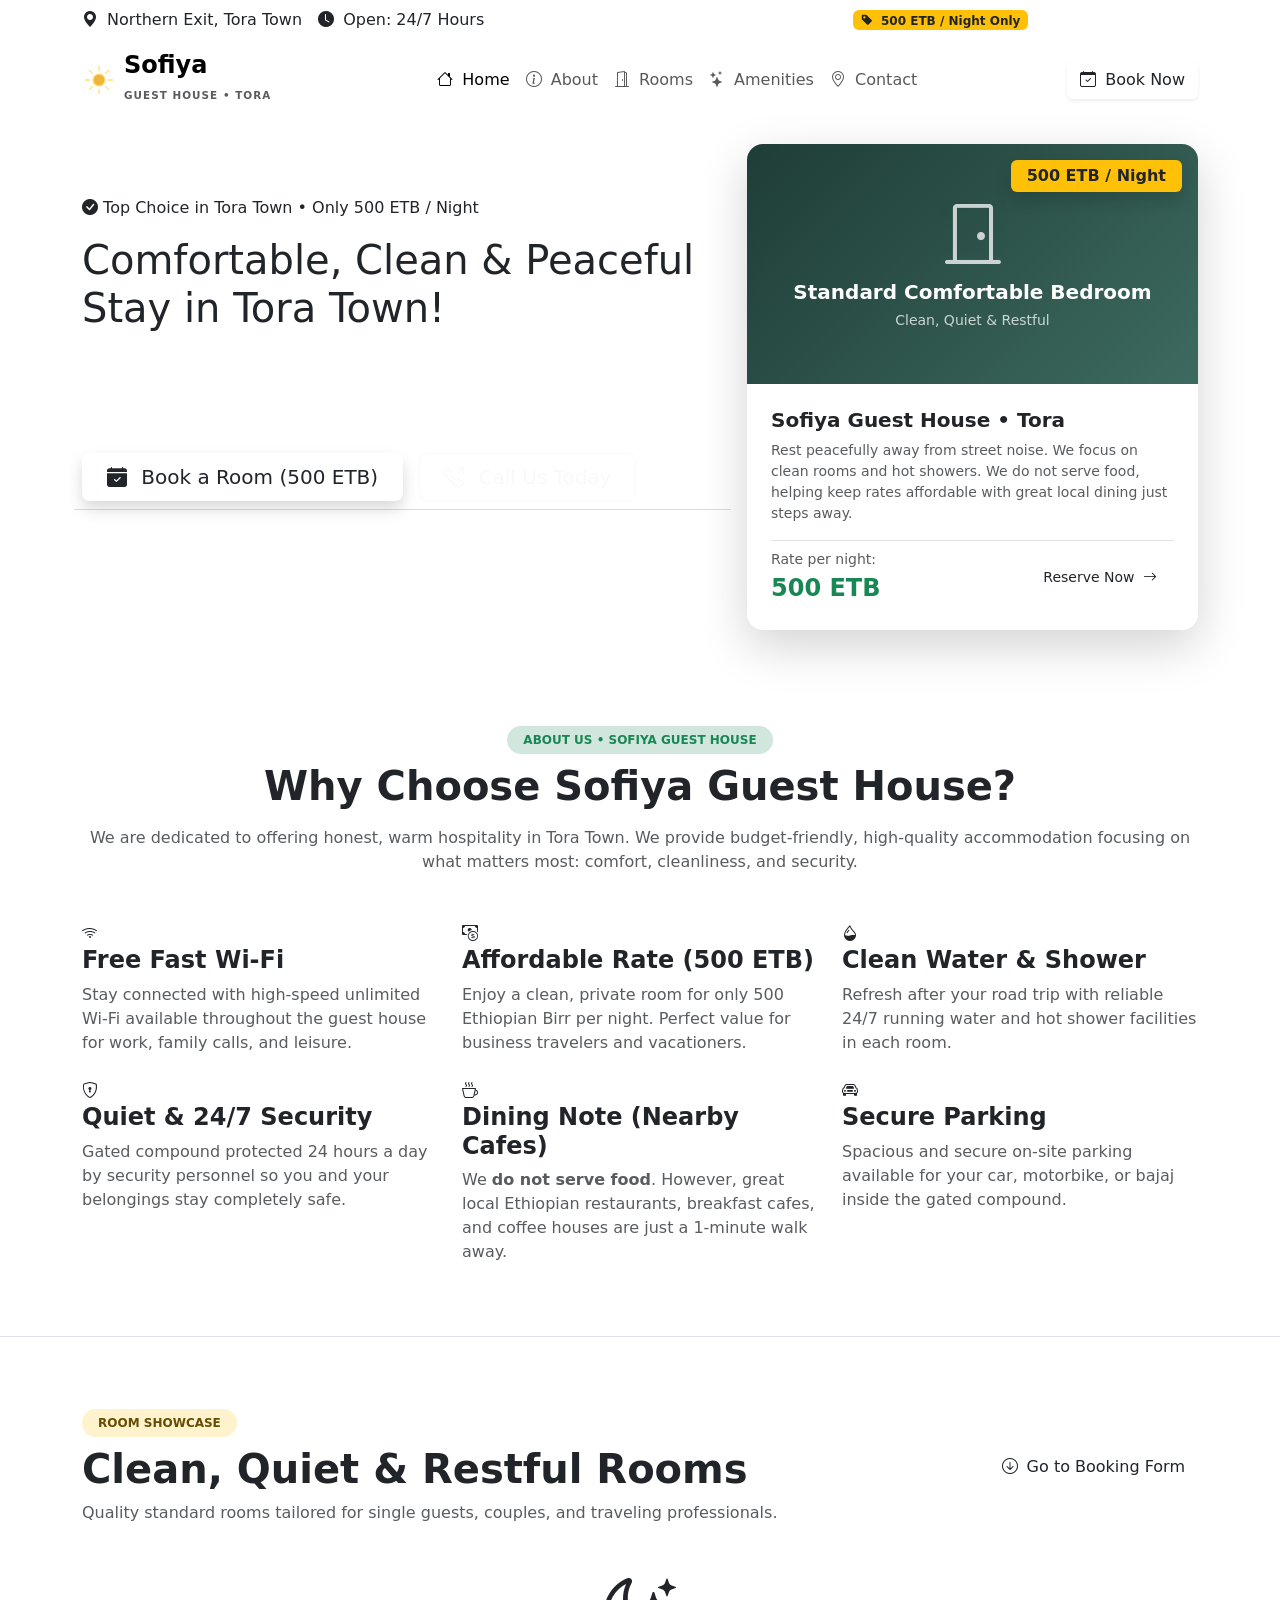
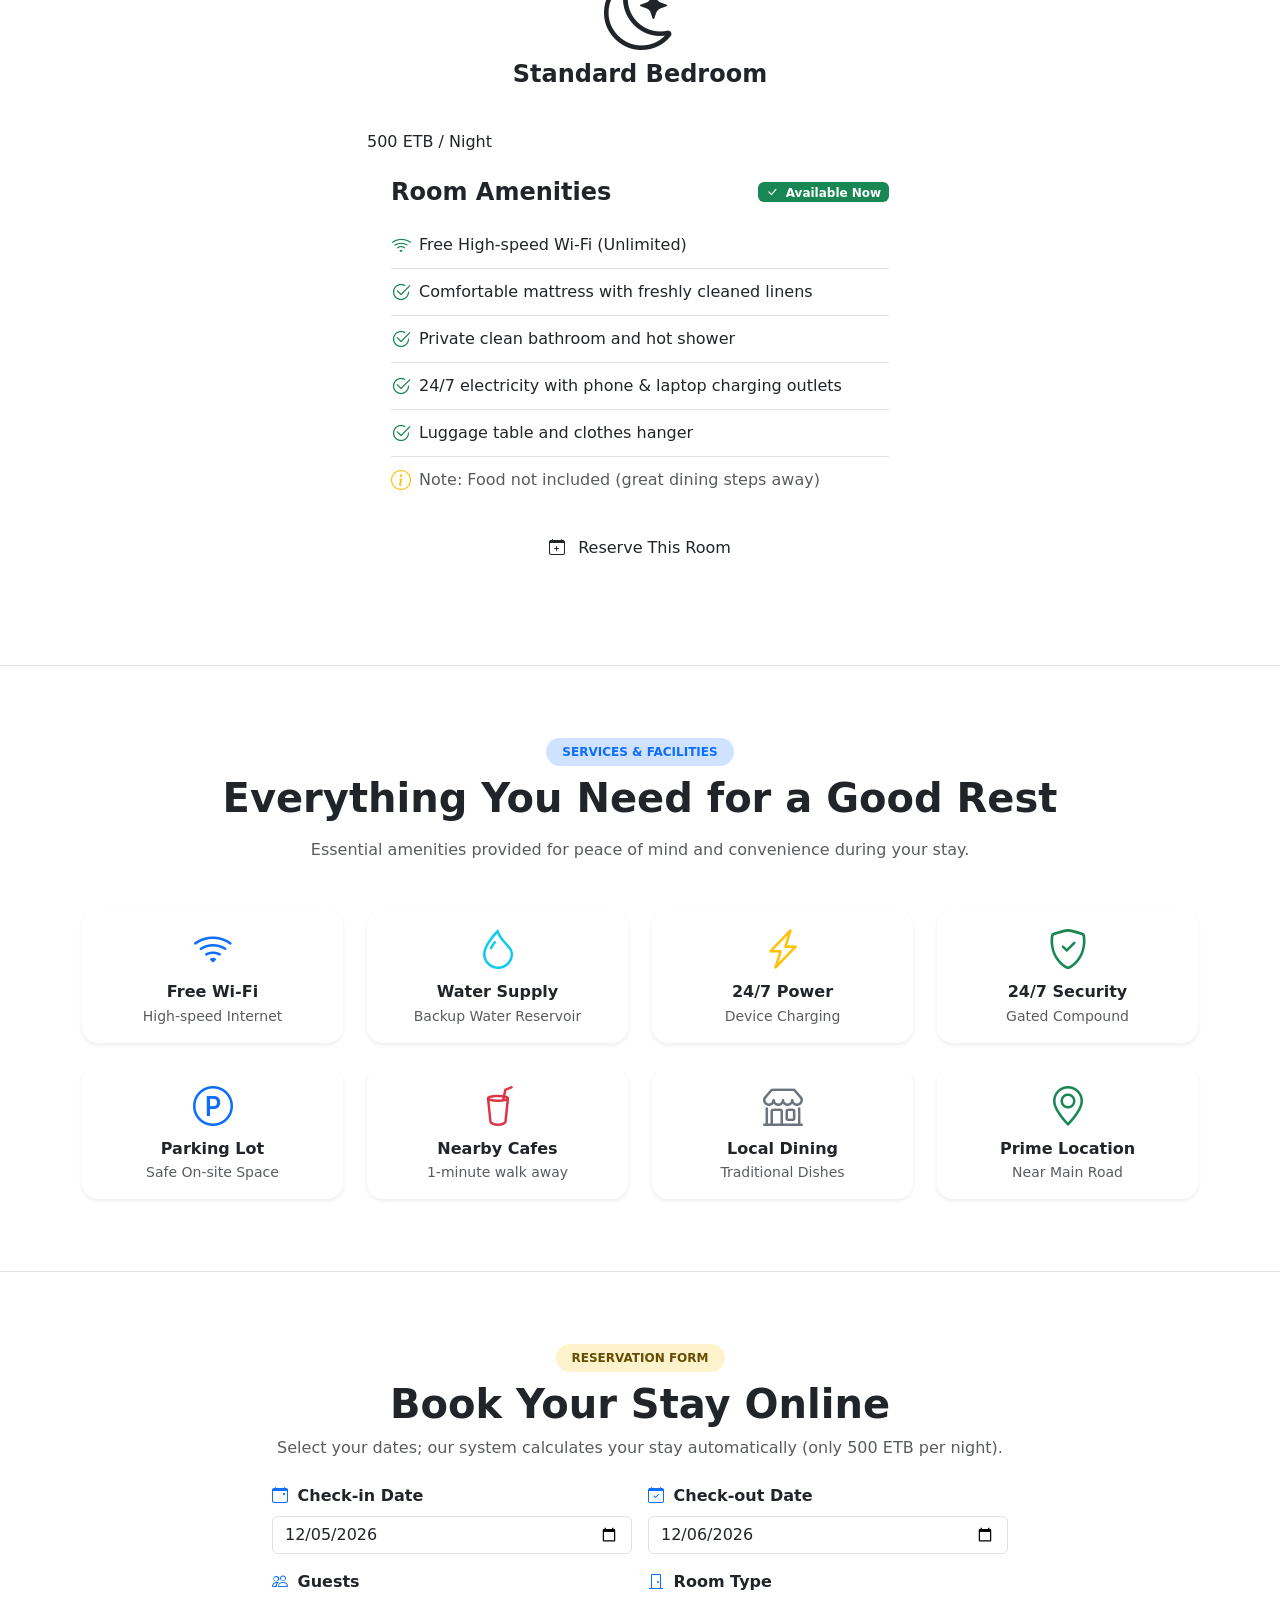
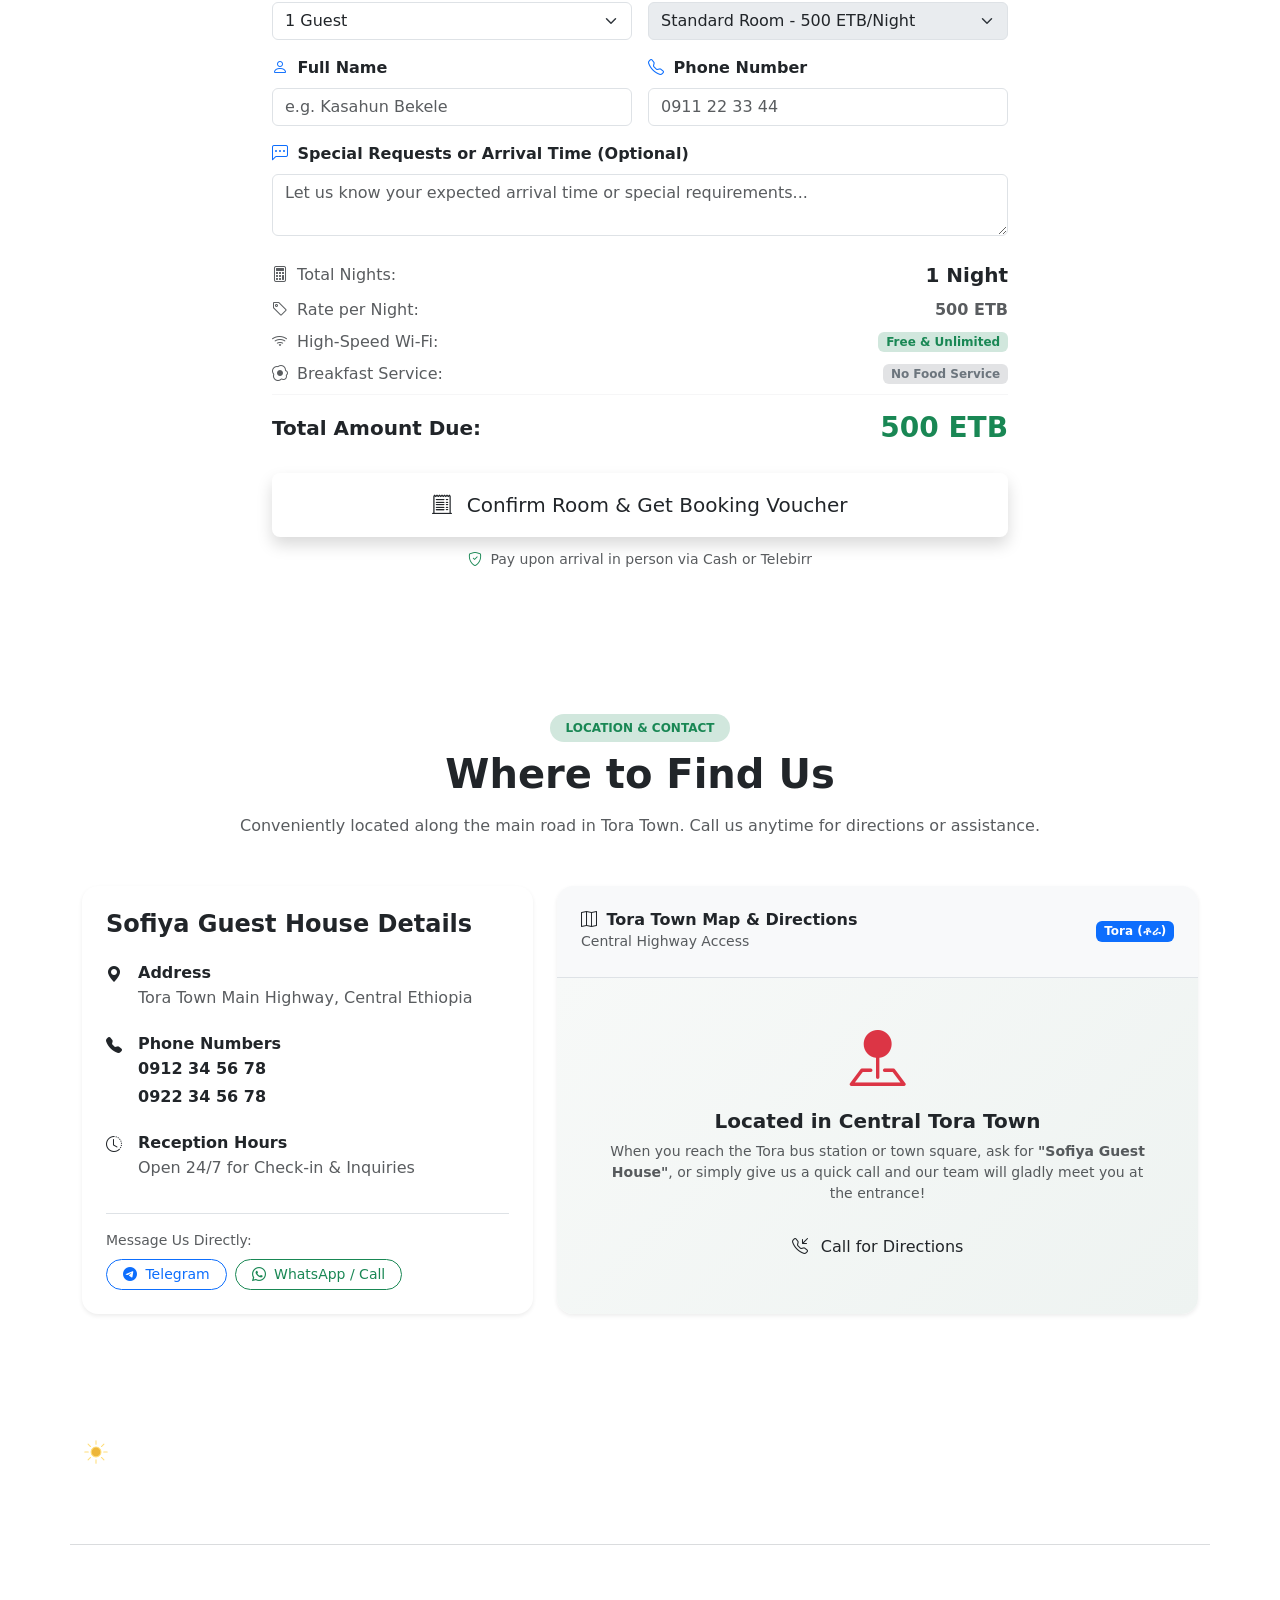
==== index.html @ bda65d14 "Add sofiya_guest_house project files" ====
<!DOCTYPE html>
<html lang="en" dir="ltr">
<head>
  <meta charset="UTF-8">
  <meta name="viewport" content="width=device-width, initial-scale=1.0">
  <title>Sofiya Guest House (Tora) | Affordable & Comfortable Stay</title>
  
  <!-- Google Fonts: Fraunces & Plus Jakarta Sans -->
  <link rel="preconnect" href="https://fonts.googleapis.com">
  <link rel="preconnect" href="https://fonts.gstatic.com" crossorigin>
  <link href="https://fonts.googleapis.com/css2?family=Fraunces:opsz,wght@9..144,400;600;700&family=Plus+Jakarta+Sans:wght@400;500;600;700&display=swap" rel="stylesheet">
  
  <!-- Bootstrap 5.3.3 CSS -->
  <link href="https://cdn.jsdelivr.net/npm/bootstrap@5.3.3/dist/css/bootstrap.min.css" rel="stylesheet">
  
  <!-- Bootstrap Icons -->
  <link rel="stylesheet" href="https://cdn.jsdelivr.net/npm/bootstrap-icons@1.11.3/font/bootstrap-icons.min.css">
  
  <!-- Custom Stylesheet -->
  <link rel="stylesheet" href="style.css">
</head>
<body>

  <!-- ==========================================
       1. Top Announcement Bar
       ========================================== -->
  <div class="top-bar py-2">
    <div class="container d-flex flex-wrap justify-content-between align-items-center gap-2">
      <div class="d-flex align-items-center gap-3">
        <span><i class="bi bi-geo-alt-fill text-gold me-1"></i> Northern Exit, Tora Town</span>
        <span class="d-none d-md-inline"><i class="bi bi-clock-fill text-gold me-1"></i> Open: 24/7 Hours</span>
      </div>
      <div class="d-flex align-items-center gap-3">
        <span class="badge bg-warning text-dark fw-bold px-2 py-1">
          <i class="bi bi-tag-fill me-1"></i> 500 ETB / Night Only
        </span>
        <a href="tel:+251912345678" class="text-white text-decoration-none fw-semibold">
          <i class="bi bi-telephone-fill text-gold me-1"></i> 0912 34 56 78
        </a>
      </div>
    </div>
  </div>

  <!-- ==========================================
       2. Navigation Bar
       ========================================== -->
  <nav class="navbar navbar-expand-lg sofiya-navbar sticky-top">
    <div class="container">
      <a class="navbar-brand d-flex align-items-center gap-2 text-decoration-none" href="#">
        <img src="./assets/images/icon-sun.svg" alt="Sun" width="34" height="34">
        <div>
          <span class="font-serif fw-bold fs-4 text-primary-dark d-block lh-1">Sofiya</span>
          <small class="text-muted text-uppercase fw-semibold" style="font-size: 0.65rem; letter-spacing: 0.1em;">Guest House • Tora</small>
        </div>
      </a>

      <!-- Mobile Toggler -->
      <button class="navbar-toggler border-0 shadow-none" type="button" data-bs-toggle="collapse" data-bs-target="#sofiyaNav" aria-controls="sofiyaNav" aria-expanded="false" aria-label="Toggle navigation">
        <span class="navbar-toggler-icon"></span>
      </button>

      <!-- Nav Links -->
      <div class="collapse navbar-collapse" id="sofiyaNav">
        <ul class="navbar-nav mx-auto mb-2 mb-lg-0 py-2 py-lg-0">
          <li class="nav-item">
            <a class="nav-link active" aria-current="page" href="#home"><i class="bi bi-house me-1"></i> Home</a>
          </li>
          <li class="nav-item">
            <a class="nav-link" href="#about"><i class="bi bi-info-circle me-1"></i> About</a>
          </li>
          <li class="nav-item">
            <a class="nav-link" href="#rooms"><i class="bi bi-door-open me-1"></i> Rooms</a>
          </li>
          <li class="nav-item">
            <a class="nav-link" href="#amenities"><i class="bi bi-stars me-1"></i> Amenities</a>
          </li>
          <li class="nav-item">
            <a class="nav-link" href="#contact"><i class="bi bi-geo-alt me-1"></i> Contact</a>
          </li>
        </ul>
        <div class="d-flex align-items-center gap-2">
          <a href="#booking" class="btn btn-gold text-decoration-none shadow-sm">
            <i class="bi bi-calendar-check me-1"></i> Book Now
          </a>
        </div>
      </div>
    </div>
  </nav>

  <!-- ==========================================
       3. Hero Section
       ========================================== -->
  <header id="home" class="hero-section">
    <div class="hero-pattern"></div>
    <div class="container position-relative py-lg-4">
      <div class="row align-items-center g-4">
        <div class="col-lg-7">
          <div class="hero-badge-price mb-3">
            <i class="bi bi-check-circle-fill text-gold"></i>
            <span>Top Choice in Tora Town • Only 500 ETB / Night</span>
          </div>
          <h1 class="hero-title font-serif mb-3">
            Comfortable, Clean &amp; Peaceful Stay in Tora Town!
          </h1>
          <p class="lead text-white-50 mb-4 pe-lg-4" style="font-size: 1.125rem;">
            Whether you are visiting for business, family, or travel, enjoy clean beds, 24/7 hot showers, and reliable security at our welcoming guest house.
          </p>
          <div class="d-flex flex-wrap gap-3 mb-4">
            <a href="#booking" class="btn btn-gold btn-lg px-4 shadow">
              <i class="bi bi-calendar-check-fill me-2"></i> Book a Room (500 ETB)
            </a>
            <a href="tel:+251912345678" class="btn btn-outline-light btn-lg px-4">
              <i class="bi bi-telephone-outbound me-2"></i> Call Us Today
            </a>
          </div>
          <!-- Hero highlights row -->
          <div class="row g-3 pt-3 border-top border-secondary border-opacity-25 text-white-50">
            <div class="col-sm-3 col-6 d-flex align-items-center gap-2">
              <i class="bi bi-wifi text-gold fs-4"></i>
              <span class="small text-white">Free Fast Wi-Fi</span>
            </div>
            <div class="col-sm-3 col-6 d-flex align-items-center gap-2">
              <i class="bi bi-shield-check text-gold fs-4"></i>
              <span class="small text-white">24/7 Security</span>
            </div>
            <div class="col-sm-3 col-6 d-flex align-items-center gap-2">
              <i class="bi bi-droplet-half text-gold fs-4"></i>
              <span class="small text-white">Hot Showers</span>
            </div>
            <div class="col-sm-3 col-6 d-flex align-items-center gap-2">
              <i class="bi bi-p-square text-gold fs-4"></i>
              <span class="small text-white">Free Parking</span>
            </div>
          </div>
        </div>

        <div class="col-lg-5">
          <!-- Room Preview Card in Hero -->
          <div class="card border-0 shadow-lg overflow-hidden rounded-4 bg-white text-dark">
            <div class="position-relative" style="height: 240px; background: linear-gradient(135deg, #1e3d36, #3d6a5f); display: flex; align-items: center; justify-content: center;">
              <div class="text-center text-white px-3">
                <i class="bi bi-door-closed display-3 text-gold opacity-75 mb-2 d-block"></i>
                <h5 class="fw-bold mb-1">Standard Comfortable Bedroom</h5>
                <span class="small opacity-75">Clean, Quiet &amp; Restful</span>
              </div>
              <div class="position-absolute top-0 end-0 m-3 badge bg-warning text-dark fs-6 px-3 py-2 fw-bold shadow">
                500 ETB / Night
              </div>
            </div>
            <div class="card-body p-4">
              <h5 class="card-title font-serif fw-bold text-primary-dark mb-2">Sofiya Guest House • Tora</h5>
              <p class="card-text text-muted small mb-3">
                Rest peacefully away from street noise. We focus on clean rooms and hot showers. We do not serve food, helping keep rates affordable with great local dining just steps away.
              </p>
              <div class="d-flex justify-content-between align-items-center pt-2 border-top">
                <div>
                  <span class="text-muted small d-block">Rate per night:</span>
                  <span class="fs-4 fw-bold text-success font-serif">500 ETB</span>
                </div>
                <a href="#booking" class="btn btn-primary-custom btn-sm px-3">
                  Reserve Now <i class="bi bi-arrow-right ms-1"></i>
                </a>
              </div>
            </div>
          </div>
        </div>
      </div>
    </div>
  </header>

  <!-- ==========================================
       4. About & Key Values Section
       ========================================== -->
  <section id="about" class="py-5">
    <div class="container py-lg-4">
      <div class="text-center max-w-700 mx-auto mb-5">
        <span class="badge bg-success-subtle text-success text-uppercase px-3 py-2 rounded-pill fw-semibold mb-2">
          About Us • Sofiya Guest House
        </span>
        <h2 class="font-serif fw-bold text-primary-dark display-6 mb-3">
          Why Choose Sofiya Guest House?
        </h2>
        <p class="text-muted">
          We are dedicated to offering honest, warm hospitality in Tora Town. We provide budget-friendly, high-quality accommodation focusing on what matters most: comfort, cleanliness, and security.
        </p>
      </div>

      <div class="row g-4">
        <!-- Feature 1: Wi-Fi -->
        <div class="col-md-6 col-lg-4">
          <div class="feature-card">
            <div class="feature-icon-box">
              <i class="bi bi-wifi"></i>
            </div>
            <h4 class="font-serif fw-bold mb-2">Free Fast Wi-Fi</h4>
            <p class="text-muted mb-0">
              Stay connected with high-speed unlimited Wi-Fi available throughout the guest house for work, family calls, and leisure.
            </p>
          </div>
        </div>

        <!-- Feature 2: Rate -->
        <div class="col-md-6 col-lg-4">
          <div class="feature-card">
            <div class="feature-icon-box">
              <i class="bi bi-cash-coin"></i>
            </div>
            <h4 class="font-serif fw-bold mb-2">Affordable Rate (500 ETB)</h4>
            <p class="text-muted mb-0">
              Enjoy a clean, private room for only 500 Ethiopian Birr per night. Perfect value for business travelers and vacationers.
            </p>
          </div>
        </div>

        <!-- Feature 3: Water & Shower -->
        <div class="col-md-6 col-lg-4">
          <div class="feature-card">
            <div class="feature-icon-box">
              <i class="bi bi-droplet-half"></i>
            </div>
            <h4 class="font-serif fw-bold mb-2">Clean Water &amp; Shower</h4>
            <p class="text-muted mb-0">
              Refresh after your road trip with reliable 24/7 running water and hot shower facilities in each room.
            </p>
          </div>
        </div>

        <!-- Feature 4: Security -->
        <div class="col-md-6 col-lg-4">
          <div class="feature-card">
            <div class="feature-icon-box">
              <i class="bi bi-shield-lock"></i>
            </div>
            <h4 class="font-serif fw-bold mb-2">Quiet &amp; 24/7 Security</h4>
            <p class="text-muted mb-0">
              Gated compound protected 24 hours a day by security personnel so you and your belongings stay completely safe.
            </p>
          </div>
        </div>

        <!-- Feature 5: Dining Note -->
        <div class="col-md-6 col-lg-4">
          <div class="feature-card">
            <div class="feature-icon-box">
              <i class="bi bi-cup-hot"></i>
            </div>
            <h4 class="font-serif fw-bold mb-2">Dining Note (Nearby Cafes)</h4>
            <p class="text-muted mb-0">
              We <strong>do not serve food</strong>. However, great local Ethiopian restaurants, breakfast cafes, and coffee houses are just a 1-minute walk away.
            </p>
          </div>
        </div>

        <!-- Feature 6: Parking -->
        <div class="col-md-6 col-lg-4">
          <div class="feature-card">
            <div class="feature-icon-box">
              <i class="bi bi-car-front"></i>
            </div>
            <h4 class="font-serif fw-bold mb-2">Secure Parking</h4>
            <p class="text-muted mb-0">
              Spacious and secure on-site parking available for your car, motorbike, or bajaj inside the gated compound.
            </p>
          </div>
        </div>
      </div>
    </div>
  </section>

  <!-- ==========================================
       5. Rooms Section
       ========================================== -->
  <section id="rooms" class="py-5 bg-white border-top border-bottom">
    <div class="container py-lg-4">
      <div class="row align-items-center mb-5">
        <div class="col-lg-8">
          <span class="badge bg-warning-subtle text-warning-emphasis text-uppercase px-3 py-2 rounded-pill fw-semibold mb-2">
            Room Showcase
          </span>
          <h2 class="font-serif fw-bold text-primary-dark display-6 mb-2">
            Clean, Quiet &amp; Restful Rooms
          </h2>
          <p class="text-muted mb-0">
            Quality standard rooms tailored for single guests, couples, and traveling professionals.
          </p>
        </div>
        <div class="col-lg-4 text-lg-end mt-3 mt-lg-0">
          <a href="#booking" class="btn btn-gold">
            <i class="bi bi-arrow-down-circle me-1"></i> Go to Booking Form
          </a>
        </div>
      </div>

      <div class="row g-4 justify-content-center">
        <!-- Room Card -->
        <div class="col-md-8 col-lg-6">
          <div class="room-card">
            <div class="room-image-box">
              <div class="text-center">
                <i class="bi bi-moon-stars display-2 text-gold mb-2"></i>
                <h4 class="fw-bold mb-1">Standard Bedroom</h4>
                <p class="small text-white-50">Ideal for 1 or 2 Guests</p>
              </div>
              <div class="room-price-badge">
                500 ETB / Night
              </div>
            </div>
            <div class="p-4">
              <div class="d-flex justify-content-between align-items-center mb-3">
                <h4 class="font-serif fw-bold mb-0 text-primary-dark">Room Amenities</h4>
                <span class="badge bg-success"><i class="bi bi-check-lg me-1"></i> Available Now</span>
              </div>
              
              <ul class="list-unstyled mb-4">
                <li class="py-2 border-bottom d-flex align-items-center gap-2">
                  <i class="bi bi-wifi text-success fs-5"></i>
                  <span>Free High-speed Wi-Fi (Unlimited)</span>
                </li>
                <li class="py-2 border-bottom d-flex align-items-center gap-2">
                  <i class="bi bi-check2-circle text-success fs-5"></i>
                  <span>Comfortable mattress with freshly cleaned linens</span>
                </li>
                <li class="py-2 border-bottom d-flex align-items-center gap-2">
                  <i class="bi bi-check2-circle text-success fs-5"></i>
                  <span>Private clean bathroom and hot shower</span>
                </li>
                <li class="py-2 border-bottom d-flex align-items-center gap-2">
                  <i class="bi bi-check2-circle text-success fs-5"></i>
                  <span>24/7 electricity with phone &amp; laptop charging outlets</span>
                </li>
                <li class="py-2 border-bottom d-flex align-items-center gap-2">
                  <i class="bi bi-check2-circle text-success fs-5"></i>
                  <span>Luggage table and clothes hanger</span>
                </li>
                <li class="py-2 d-flex align-items-center gap-2 text-muted">
                  <i class="bi bi-info-circle text-warning fs-5"></i>
                  <span>Note: Food not included (great dining steps away)</span>
                </li>
              </ul>

              <div class="d-grid">
                <a href="#booking" class="btn btn-primary-custom py-2 fs-6">
                  <i class="bi bi-calendar-plus me-2"></i> Reserve This Room
                </a>
              </div>
            </div>
          </div>
        </div>
      </div>
    </div>
  </section>

  <!-- ==========================================
       6. Amenities Grid
       ========================================== -->
  <section id="amenities" class="py-5">
    <div class="container py-lg-4">
      <div class="text-center max-w-700 mx-auto mb-5">
        <span class="badge bg-primary-subtle text-primary text-uppercase px-3 py-2 rounded-pill fw-semibold mb-2">
          Services &amp; Facilities
        </span>
        <h2 class="font-serif fw-bold text-primary-dark display-6 mb-3">
          Everything You Need for a Good Rest
        </h2>
        <p class="text-muted">
          Essential amenities provided for peace of mind and convenience during your stay.
        </p>
      </div>

      <div class="row g-3 g-md-4">
        <div class="col-6 col-md-4 col-lg-3">
          <div class="card h-100 border-0 p-3 text-center rounded-4 shadow-sm">
            <i class="bi bi-wifi text-primary display-6 mb-2"></i>
            <h6 class="fw-bold mb-1">Free Wi-Fi</h6>
            <small class="text-muted">High-speed Internet</small>
          </div>
        </div>
        <div class="col-6 col-md-4 col-lg-3">
          <div class="card h-100 border-0 p-3 text-center rounded-4 shadow-sm">
            <i class="bi bi-droplet text-info display-6 mb-2"></i>
            <h6 class="fw-bold mb-1">Water Supply</h6>
            <small class="text-muted">Backup Water Reservoir</small>
          </div>
        </div>
        <div class="col-6 col-md-4 col-lg-3">
          <div class="card h-100 border-0 p-3 text-center rounded-4 shadow-sm">
            <i class="bi bi-lightning-charge text-warning display-6 mb-2"></i>
            <h6 class="fw-bold mb-1">24/7 Power</h6>
            <small class="text-muted">Device Charging</small>
          </div>
        </div>
        <div class="col-6 col-md-4 col-lg-3">
          <div class="card h-100 border-0 p-3 text-center rounded-4 shadow-sm">
            <i class="bi bi-shield-check text-success display-6 mb-2"></i>
            <h6 class="fw-bold mb-1">24/7 Security</h6>
            <small class="text-muted">Gated Compound</small>
          </div>
        </div>
        <div class="col-6 col-md-4 col-lg-3">
          <div class="card h-100 border-0 p-3 text-center rounded-4 shadow-sm">
            <i class="bi bi-p-circle text-primary display-6 mb-2"></i>
            <h6 class="fw-bold mb-1">Parking Lot</h6>
            <small class="text-muted">Safe On-site Space</small>
          </div>
        </div>
        <div class="col-6 col-md-4 col-lg-3">
          <div class="card h-100 border-0 p-3 text-center rounded-4 shadow-sm">
            <i class="bi bi-cup-straw text-danger display-6 mb-2"></i>
            <h6 class="fw-bold mb-1">Nearby Cafes</h6>
            <small class="text-muted">1-minute walk away</small>
          </div>
        </div>
        <div class="col-6 col-md-4 col-lg-3">
          <div class="card h-100 border-0 p-3 text-center rounded-4 shadow-sm">
            <i class="bi bi-shop text-secondary display-6 mb-2"></i>
            <h6 class="fw-bold mb-1">Local Dining</h6>
            <small class="text-muted">Traditional Dishes</small>
          </div>
        </div>
        <div class="col-6 col-md-4 col-lg-3">
          <div class="card h-100 border-0 p-3 text-center rounded-4 shadow-sm">
            <i class="bi bi-geo-alt text-success display-6 mb-2"></i>
            <h6 class="fw-bold mb-1">Prime Location</h6>
            <small class="text-muted">Near Main Road</small>
          </div>
        </div>
      </div>
    </div>
  </section>

  <!-- ==========================================
       7. Interactive Booking Form & Price Calculator
       ========================================== -->
  <section id="booking" class="py-5 bg-white border-top">
    <div class="container py-lg-4">
      <div class="row justify-content-center">
        <div class="col-lg-8">
          <div class="text-center mb-4">
            <span class="badge bg-warning-subtle text-warning-emphasis text-uppercase px-3 py-2 rounded-pill fw-semibold mb-2">
              Reservation Form
            </span>
            <h2 class="font-serif fw-bold text-primary-dark display-6 mb-2">
              Book Your Stay Online
            </h2>
            <p class="text-muted">
              Select your dates; our system calculates your stay automatically (only 500 ETB per night).
            </p>
          </div>

          <div class="booking-card">
            <form id="bookingForm" novalidate>
              <div class="row g-3 mb-4">
                <!-- Check-in Date -->
                <div class="col-md-6">
                  <label for="checkInDate" class="form-label fw-semibold">
                    <i class="bi bi-calendar-event text-primary me-1"></i> Check-in Date
                  </label>
                  <input type="date" class="form-control" id="checkInDate" required>
                  <div class="invalid-feedback">Please choose a valid check-in date.</div>
                </div>

                <!-- Check-out Date -->
                <div class="col-md-6">
                  <label for="checkOutDate" class="form-label fw-semibold">
                    <i class="bi bi-calendar-check text-primary me-1"></i> Check-out Date
                  </label>
                  <input type="date" class="form-control" id="checkOutDate" required>
                  <div class="invalid-feedback">Check-out date must be after check-in date.</div>
                </div>

                <!-- Number of Guests -->
                <div class="col-md-6">
                  <label for="guestsCount" class="form-label fw-semibold">
                    <i class="bi bi-people text-primary me-1"></i> Guests
                  </label>
                  <select class="form-select" id="guestsCount">
                    <option value="1" selected>1 Guest</option>
                    <option value="2">2 Guests</option>
                  </select>
                </div>

                <!-- Room Type -->
                <div class="col-md-6">
                  <label for="roomType" class="form-label fw-semibold">
                    <i class="bi bi-door-closed text-primary me-1"></i> Room Type
                  </label>
                  <select class="form-select" id="roomType" disabled>
                    <option value="standard" selected>Standard Room - 500 ETB/Night</option>
                  </select>
                </div>

                <!-- Guest Name -->
                <div class="col-md-6">
                  <label for="guestName" class="form-label fw-semibold">
                    <i class="bi bi-person text-primary me-1"></i> Full Name
                  </label>
                  <input type="text" class="form-control" id="guestName" placeholder="e.g. Kasahun Bekele" required>
                  <div class="invalid-feedback">Please enter your full name.</div>
                </div>

                <!-- Phone Number -->
                <div class="col-md-6">
                  <label for="guestPhone" class="form-label fw-semibold">
                    <i class="bi bi-telephone text-primary me-1"></i> Phone Number
                  </label>
                  <input type="tel" class="form-control" id="guestPhone" placeholder="0911 22 33 44" required>
                  <div class="invalid-feedback">Please enter your phone number.</div>
                </div>

                <!-- Notes / Requests -->
                <div class="col-12">
                  <label for="guestNotes" class="form-label fw-semibold">
                    <i class="bi bi-chat-left-dots text-primary me-1"></i> Special Requests or Arrival Time (Optional)
                  </label>
                  <textarea class="form-control" id="guestNotes" rows="2" placeholder="Let us know your expected arrival time or special requirements..."></textarea>
                </div>
              </div>

              <!-- Live Price Breakdown Box -->
              <div class="price-summary-box mb-4">
                <div class="d-flex justify-content-between align-items-center mb-2">
                  <span class="text-muted"><i class="bi bi-calculator me-1"></i> Total Nights:</span>
                  <span class="fw-bold fs-5 text-primary-dark" id="displayNights">1 Night</span>
                </div>
                <div class="d-flex justify-content-between align-items-center mb-2">
                  <span class="text-muted"><i class="bi bi-tag me-1"></i> Rate per Night:</span>
                  <span class="fw-semibold text-muted">500 ETB</span>
                </div>
                <div class="d-flex justify-content-between align-items-center mb-2">
                  <span class="text-muted"><i class="bi bi-wifi me-1"></i> High-Speed Wi-Fi:</span>
                  <span class="badge bg-success-subtle text-success">Free &amp; Unlimited</span>
                </div>
                <div class="d-flex justify-content-between align-items-center mb-2">
                  <span class="text-muted"><i class="bi bi-egg-fried me-1"></i> Breakfast Service:</span>
                  <span class="badge bg-secondary-subtle text-secondary">No Food Service</span>
                </div>
                <hr class="my-2 border-secondary border-opacity-25">
                <div class="d-flex justify-content-between align-items-center pt-1">
                  <span class="fs-5 fw-bold text-primary-dark">Total Amount Due:</span>
                  <span class="fs-3 fw-bold text-success font-serif" id="displayTotal">500 ETB</span>
                </div>
              </div>

              <!-- Submit Button -->
              <div class="d-grid gap-2">
                <button type="submit" class="btn btn-gold btn-lg py-3 shadow">
                  <i class="bi bi-receipt-cutoff me-2"></i> Confirm Room &amp; Get Booking Voucher
                </button>
                <small class="text-center text-muted mt-1">
                  <i class="bi bi-shield-check text-success me-1"></i> Pay upon arrival in person via Cash or Telebirr
                </small>
              </div>
            </form>
          </div>
        </div>
      </div>
    </div>
  </section>

  <!-- ==========================================
       8. Location & Contact Section
       ========================================== -->
  <section id="contact" class="py-5">
    <div class="container py-lg-4">
      <div class="text-center max-w-700 mx-auto mb-5">
        <span class="badge bg-success-subtle text-success text-uppercase px-3 py-2 rounded-pill fw-semibold mb-2">
          Location &amp; Contact
        </span>
        <h2 class="font-serif fw-bold text-primary-dark display-6 mb-3">
          Where to Find Us
        </h2>
        <p class="text-muted">
          Conveniently located along the main road in Tora Town. Call us anytime for directions or assistance.
        </p>
      </div>

      <div class="row g-4 align-items-stretch">
        <div class="col-lg-5">
          <div class="card h-100 border-0 p-4 rounded-4 shadow-sm bg-white">
            <h4 class="font-serif fw-bold text-primary-dark mb-4">Sofiya Guest House Details</h4>
            
            <div class="d-flex align-items-start gap-3 mb-4">
              <div class="feature-icon-box flex-shrink-0 mb-0">
                <i class="bi bi-geo-alt-fill text-gold"></i>
              </div>
              <div>
                <h6 class="fw-bold mb-1">Address</h6>
                <p class="text-muted mb-0">Tora Town Main Highway, Central Ethiopia</p>
              </div>
            </div>

            <div class="d-flex align-items-start gap-3 mb-4">
              <div class="feature-icon-box flex-shrink-0 mb-0">
                <i class="bi bi-telephone-fill text-gold"></i>
              </div>
              <div>
                <h6 class="fw-bold mb-1">Phone Numbers</h6>
                <p class="text-muted mb-1"><a href="tel:+251912345678" class="text-decoration-none text-dark fw-semibold">0912 34 56 78</a></p>
                <p class="text-muted mb-0"><a href="tel:+251922345678" class="text-decoration-none text-dark fw-semibold">0922 34 56 78</a></p>
              </div>
            </div>

            <div class="d-flex align-items-start gap-3 mb-4">
              <div class="feature-icon-box flex-shrink-0 mb-0">
                <i class="bi bi-clock-history text-gold"></i>
              </div>
              <div>
                <h6 class="fw-bold mb-1">Reception Hours</h6>
                <p class="text-muted mb-0">Open 24/7 for Check-in &amp; Inquiries</p>
              </div>
            </div>

            <div class="pt-3 border-top mt-auto">
              <span class="text-muted small d-block mb-2">Message Us Directly:</span>
              <div class="d-flex gap-2">
                <a href="https://t.me" target="_blank" class="btn btn-outline-primary btn-sm rounded-pill px-3">
                  <i class="bi bi-telegram me-1"></i> Telegram
                </a>
                <a href="tel:+251912345678" class="btn btn-outline-success btn-sm rounded-pill px-3">
                  <i class="bi bi-whatsapp me-1"></i> WhatsApp / Call
                </a>
              </div>
            </div>
          </div>
        </div>

        <div class="col-lg-7">
          <!-- Visual Direction Card -->
          <div class="card h-100 border-0 rounded-4 overflow-hidden shadow-sm bg-white">
            <div class="p-4 bg-light border-bottom d-flex justify-content-between align-items-center">
              <div>
                <h6 class="fw-bold mb-0 text-primary-dark"><i class="bi bi-map me-1 text-gold"></i> Tora Town Map &amp; Directions</h6>
                <small class="text-muted">Central Highway Access</small>
              </div>
              <span class="badge bg-primary text-white">Tora (ቶራ)</span>
            </div>
            <div class="p-4 p-lg-5 text-center d-flex flex-column align-items-center justify-content-center" style="min-height: 280px; background: linear-gradient(135deg, #f7f9f8, #eef3f1);">
              <i class="bi bi-pin-map-fill text-danger display-4 mb-3"></i>
              <h5 class="fw-bold text-primary-dark mb-2">Located in Central Tora Town</h5>
              <p class="text-muted small max-w-500 mb-4">
                When you reach the Tora bus station or town square, ask for <strong>"Sofiya Guest House"</strong>, or simply give us a quick call and our team will gladly meet you at the entrance!
              </p>
              <a href="tel:+251912345678" class="btn btn-gold px-4">
                <i class="bi bi-telephone-inbound me-2"></i> Call for Directions
              </a>
            </div>
          </div>
        </div>
      </div>
    </div>
  </section>

  <!-- ==========================================
       9. Footer
       ========================================== -->
  <footer class="sofiya-footer py-5">
    <div class="container">
      <div class="row g-4 justify-content-between align-items-center pb-4 border-bottom border-secondary border-opacity-25">
        <div class="col-md-6">
          <div class="d-flex align-items-center gap-2 mb-2">
            <img src="./assets/images/icon-sun.svg" alt="Sun" width="28" height="28">
            <span class="font-serif fw-bold fs-4 text-white">Sofiya Guest House</span>
          </div>
          <p class="text-white-50 small mb-0">
            Comfortable, clean, and restful lodging in Tora Town. High security, hot showers, and caring service for only 500 ETB.
          </p>
        </div>
        <div class="col-md-6 text-md-end">
          <ul class="list-inline mb-0">
            <li class="list-inline-item"><a href="#home" class="text-white-50 text-decoration-none small px-2">Home</a></li>
            <li class="list-inline-item"><a href="#about" class="text-white-50 text-decoration-none small px-2">About</a></li>
            <li class="list-inline-item"><a href="#rooms" class="text-white-50 text-decoration-none small px-2">Rooms</a></li>
            <li class="list-inline-item"><a href="#booking" class="text-white-50 text-decoration-none small px-2">Book Now</a></li>
            <li class="list-inline-item"><a href="#contact" class="text-white-50 text-decoration-none small px-2">Contact</a></li>
          </ul>
        </div>
      </div>
      
      <div class="pt-4 text-center text-white-50 small">
        <p class="mb-0">
          © 2026 Sofiya Guest House (Tora Town). All rights reserved.
        </p>
      </div>
    </div>
  </footer>

  <!-- Bootstrap 5.3.3 Bundle JS -->
  <script src="https://cdn.jsdelivr.net/npm/bootstrap@5.3.3/dist/js/bootstrap.bundle.min.js"></script>
  
  <!-- Custom Logic JS -->
  <script src="script.js"></script>
</body>
</html>
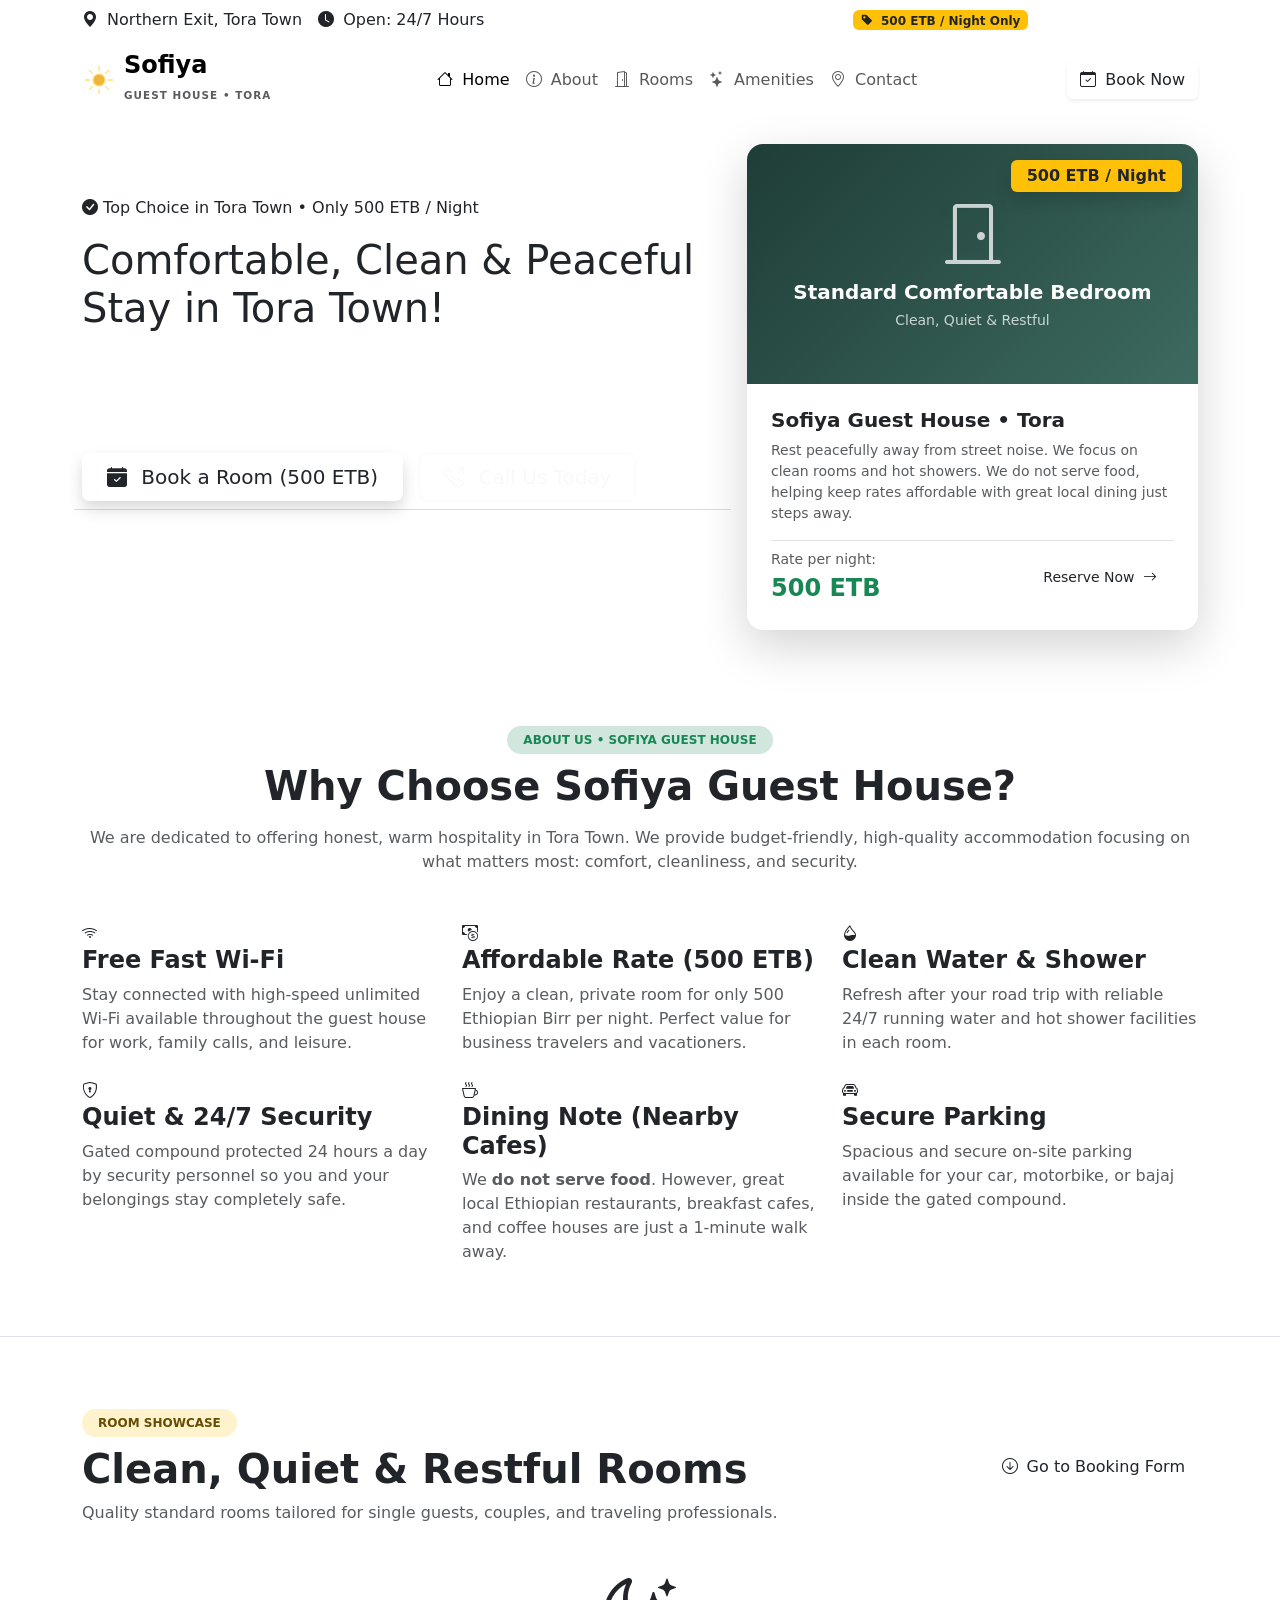
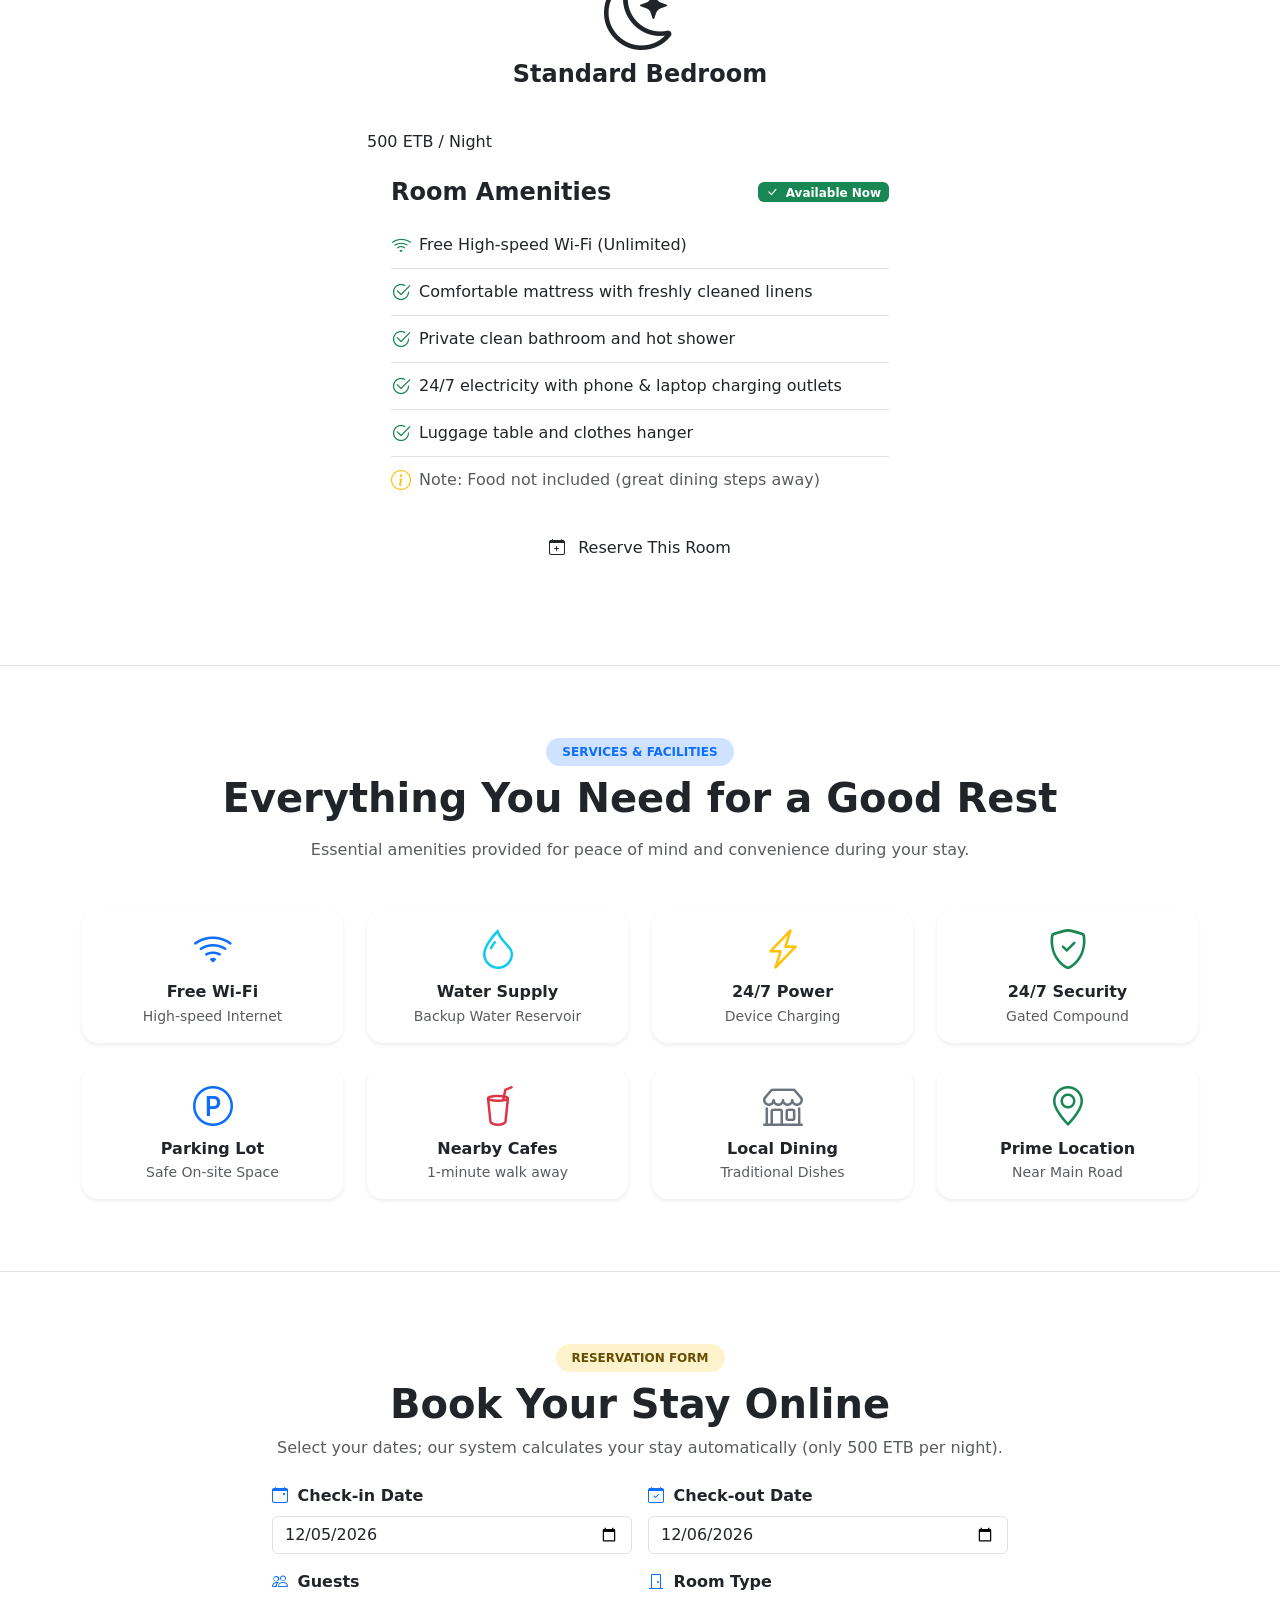
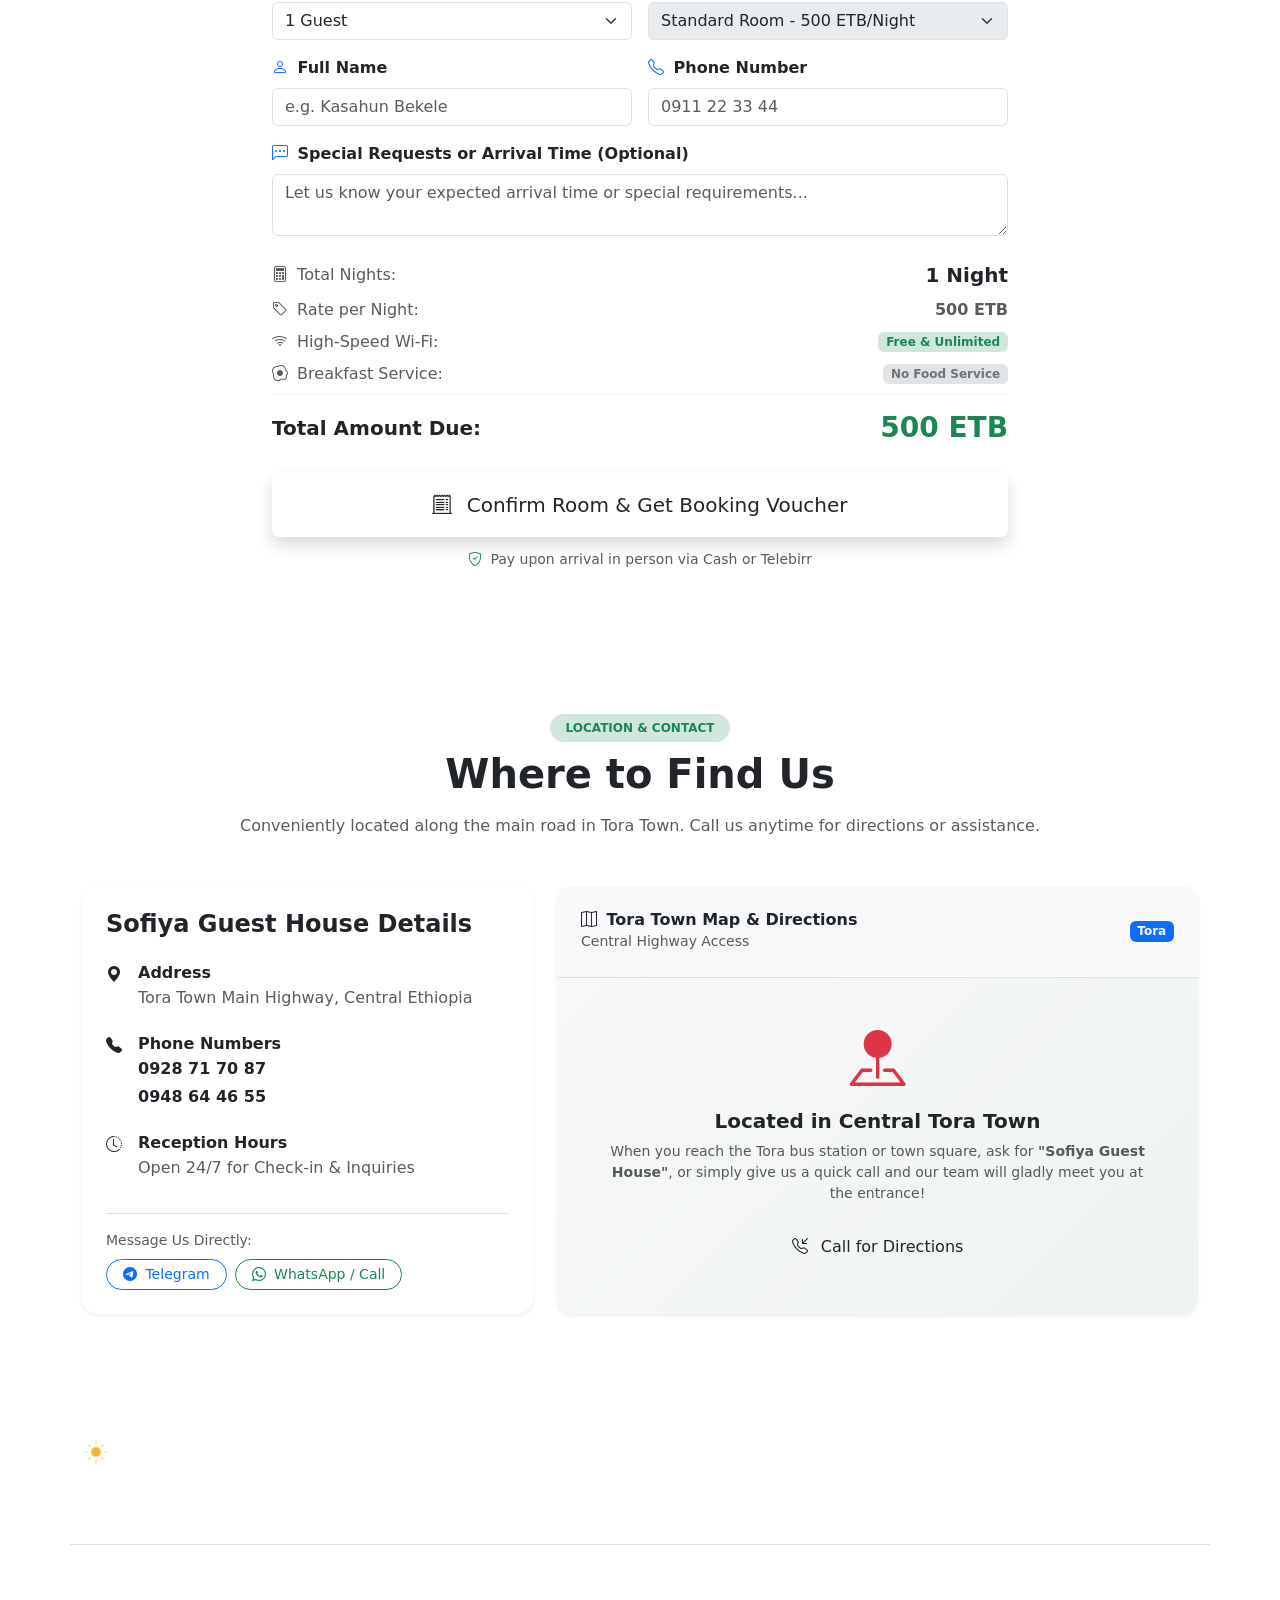
==== commit eb8655d4: "i make changes on phone numbers" ====
--- a/index.html
+++ b/index.html
@@ -35,7 +35,7 @@
           <i class="bi bi-tag-fill me-1"></i> 500 ETB / Night Only
         </span>
         <a href="tel:+251912345678" class="text-white text-decoration-none fw-semibold">
-          <i class="bi bi-telephone-fill text-gold me-1"></i> 0912 34 56 78
+          <i class="bi bi-telephone-fill text-gold me-1"></i> 0928 71 70 87
         </a>
       </div>
     </div>
@@ -595,8 +595,8 @@
               </div>
               <div>
                 <h6 class="fw-bold mb-1">Phone Numbers</h6>
-                <p class="text-muted mb-1"><a href="tel:+251912345678" class="text-decoration-none text-dark fw-semibold">0912 34 56 78</a></p>
-                <p class="text-muted mb-0"><a href="tel:+251922345678" class="text-decoration-none text-dark fw-semibold">0922 34 56 78</a></p>
+                <p class="text-muted mb-1"><a href="tel:+251928717087" class="text-decoration-none text-dark fw-semibold">0928 71 70 87</a></p>
+                <p class="text-muted mb-0"><a href="tel:+251948644655" class="text-decoration-none text-dark fw-semibold">0948 64 46 55</a></p>
               </div>
             </div>
 
@@ -616,7 +616,7 @@
                 <a href="https://t.me" target="_blank" class="btn btn-outline-primary btn-sm rounded-pill px-3">
                   <i class="bi bi-telegram me-1"></i> Telegram
                 </a>
-                <a href="tel:+251912345678" class="btn btn-outline-success btn-sm rounded-pill px-3">
+                <a href="tel:+251928717087" class="btn btn-outline-success btn-sm rounded-pill px-3">
                   <i class="bi bi-whatsapp me-1"></i> WhatsApp / Call
                 </a>
               </div>
@@ -632,7 +632,7 @@
                 <h6 class="fw-bold mb-0 text-primary-dark"><i class="bi bi-map me-1 text-gold"></i> Tora Town Map &amp; Directions</h6>
                 <small class="text-muted">Central Highway Access</small>
               </div>
-              <span class="badge bg-primary text-white">Tora (ቶራ)</span>
+              <span class="badge bg-primary text-white">Tora</span>
             </div>
             <div class="p-4 p-lg-5 text-center d-flex flex-column align-items-center justify-content-center" style="min-height: 280px; background: linear-gradient(135deg, #f7f9f8, #eef3f1);">
               <i class="bi bi-pin-map-fill text-danger display-4 mb-3"></i>
@@ -640,7 +640,7 @@
               <p class="text-muted small max-w-500 mb-4">
                 When you reach the Tora bus station or town square, ask for <strong>"Sofiya Guest House"</strong>, or simply give us a quick call and our team will gladly meet you at the entrance!
               </p>
-              <a href="tel:+251912345678" class="btn btn-gold px-4">
+              <a href="tel:+251928717087" class="btn btn-gold px-4">
                 <i class="bi bi-telephone-inbound me-2"></i> Call for Directions
               </a>
             </div>
